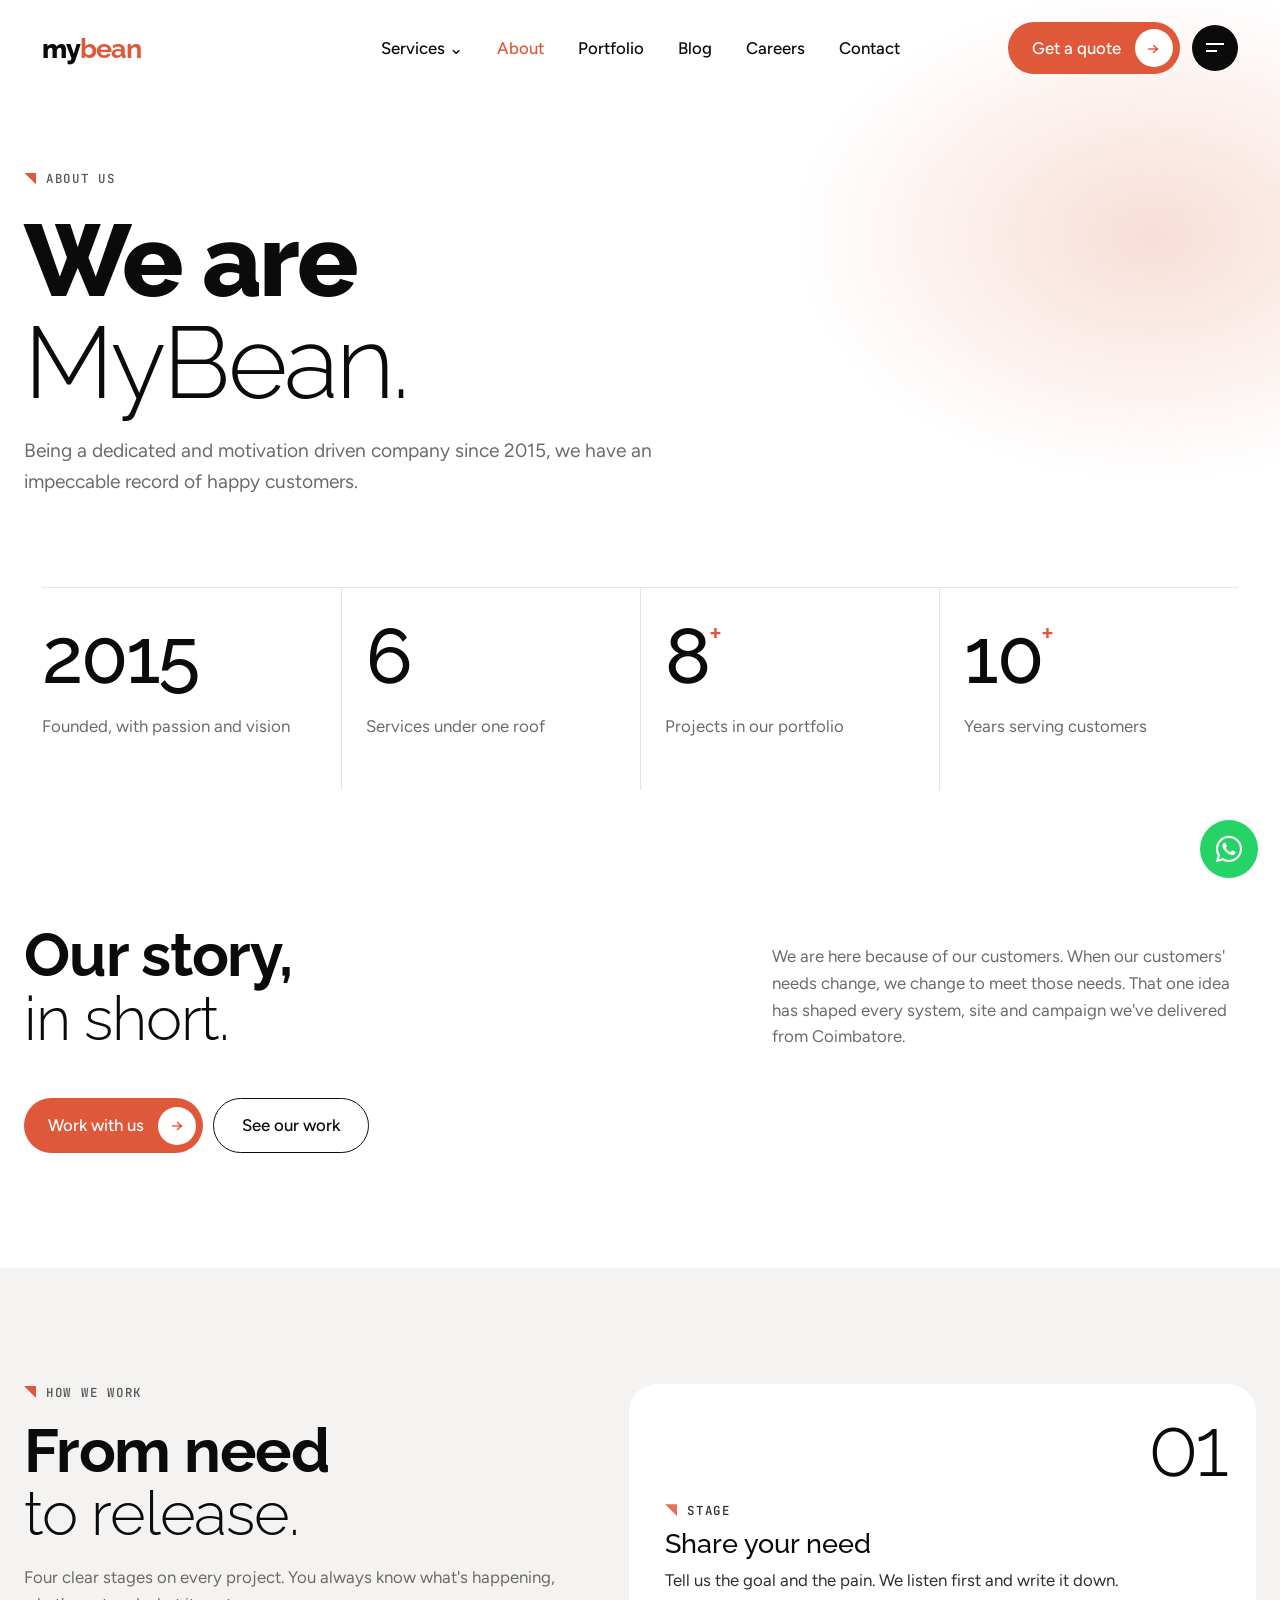
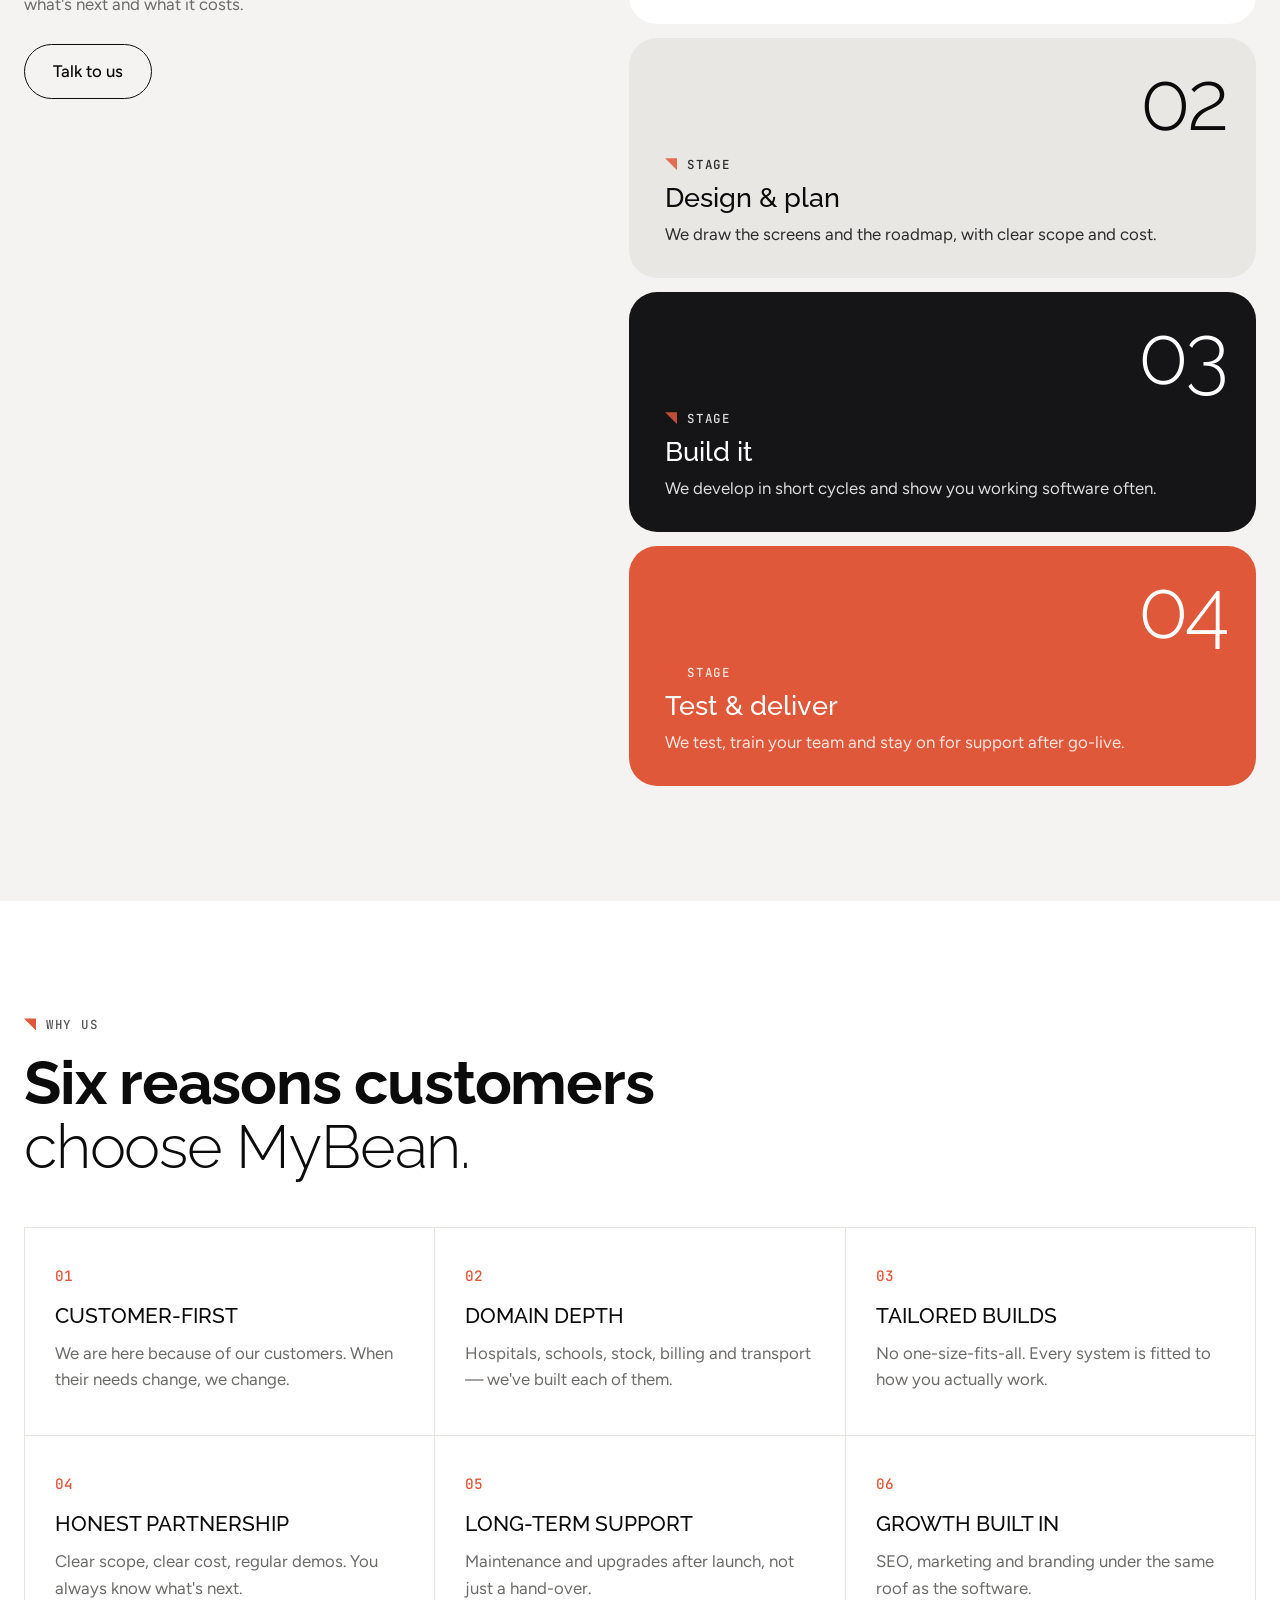
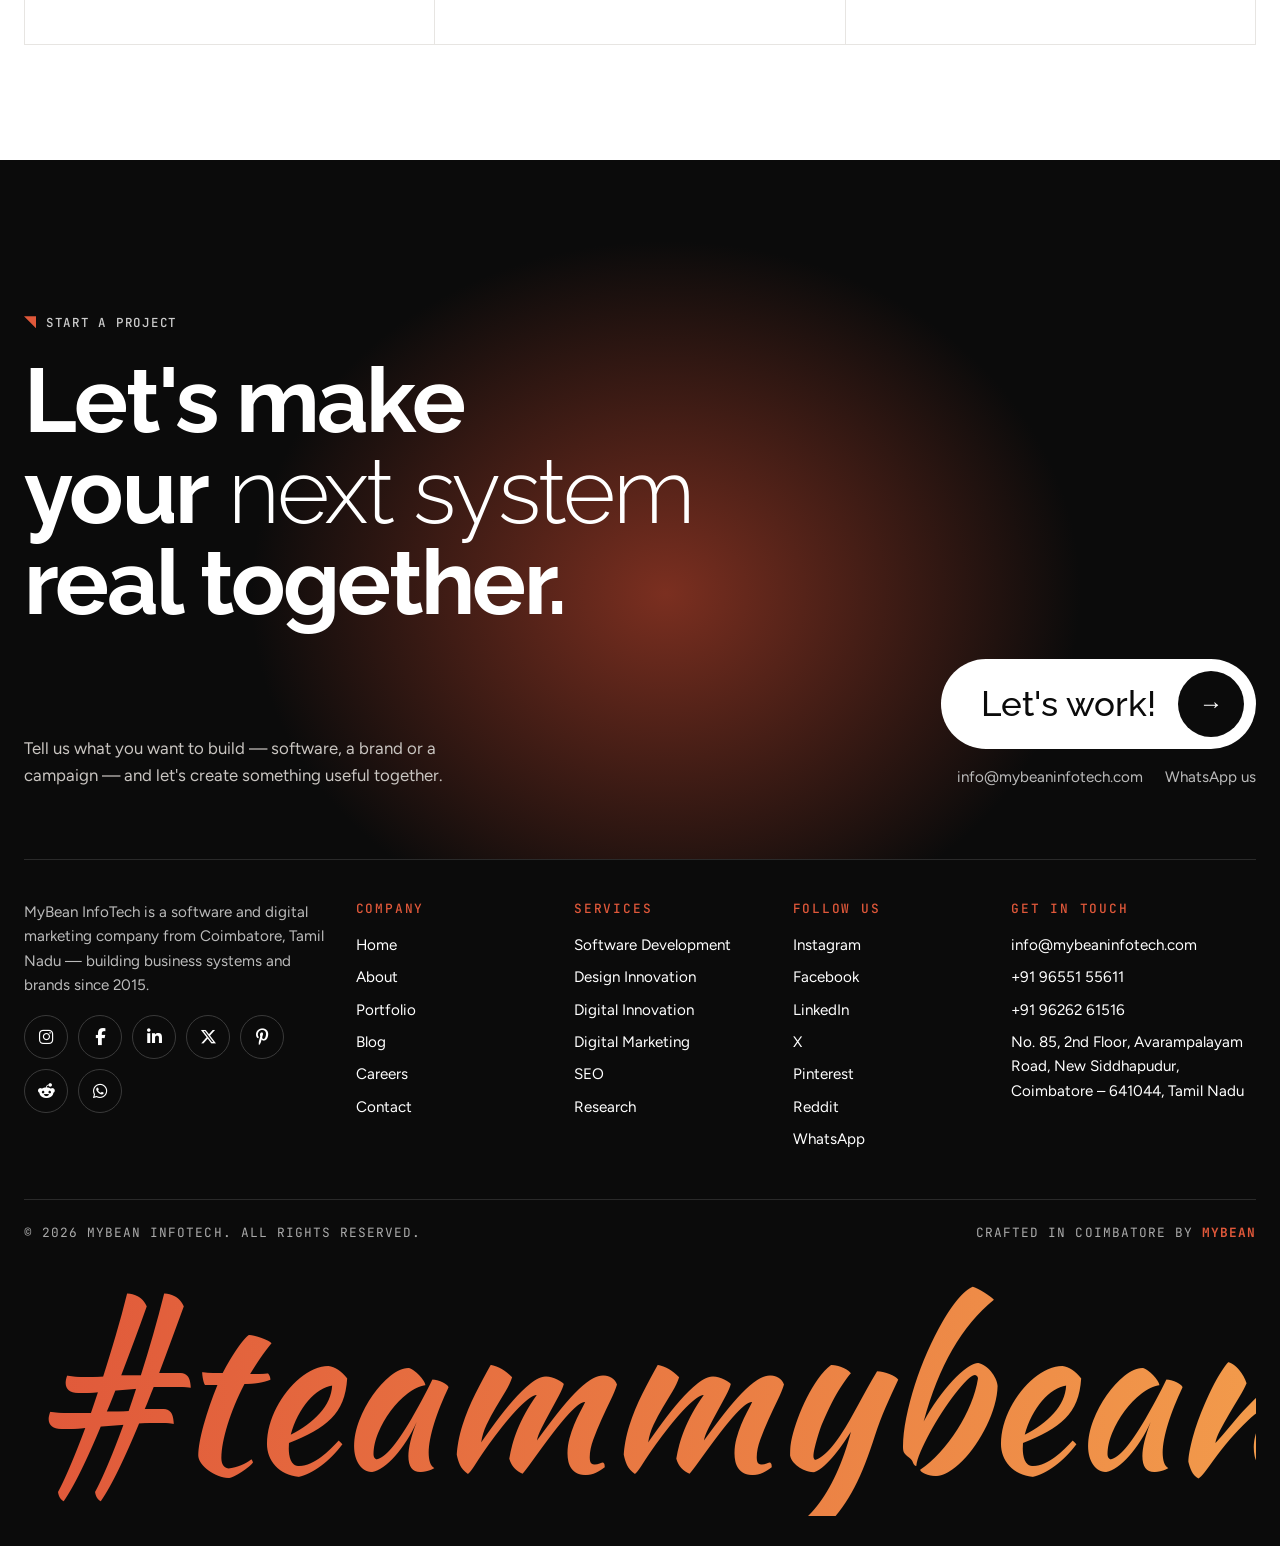
==== about.html @ f159ab56 "feat: multi-page MyBean InfoTech website in Incrix style Pages: home, about, services, portfolio, bl" ====
<!DOCTYPE html>
<html lang="en">
<head>
<meta charset="utf-8">
<meta name="viewport" content="width=device-width, initial-scale=1">
<title>About | MyBean InfoTech</title>
<meta name="theme-color" content="#E0583A">
<link rel="preconnect" href="https://fonts.googleapis.com">
<link rel="preconnect" href="https://fonts.gstatic.com" crossorigin>
<link href="https://fonts.googleapis.com/css2?family=Figtree:wght@400;500;600&family=JetBrains+Mono:wght@400;500&family=Kaushan+Script&family=Raleway:wght@300;500;700;800&display=swap" rel="stylesheet">
<link rel="stylesheet" href="styles.css">
</head>
<body data-page="about">
<main id="app"></main>
<script src="script.js"></script>
</body>
</html>
---- styles.css ----
:root{--a:#E0583A;--ink:#0b0b0b;--g:#f4f3f1;--mu:#6c6b69;--ln:#e7e5e2;--d:'Raleway',sans-serif;--b:'Figtree',sans-serif;--m:'JetBrains Mono',monospace;--px:clamp(18px,3.3vw,86px)}
*{box-sizing:border-box;margin:0}
html{scroll-behavior:smooth;scroll-padding-top:90px}
body{font:400 1.05rem/1.6 var(--b);color:var(--ink);background:#fff;-webkit-font-smoothing:antialiased;overflow-x:hidden}
a{color:inherit;text-decoration:none}
:focus-visible{outline:2px solid var(--a);outline-offset:3px}
.bar{position:fixed;top:0;left:0;height:3px;width:100%;background:var(--ink);transform:scaleX(0);transform-origin:0;z-index:99}
.mk{font:500 .78rem var(--m);letter-spacing:.14em;text-transform:uppercase;color:#555;display:flex;gap:10px;align-items:center}
.mk::before{content:"";width:12px;height:12px;background:var(--a);clip-path:polygon(0 0,100% 0,100% 100%);flex:none}
.w{max-width:1290px;margin:auto;padding-inline:clamp(18px,4vw,24px)}
.sec{padding:clamp(70px,9vw,130px) 0}
.mu{color:var(--mu)}.a{color:var(--a)}
.hd{display:flex;justify-content:space-between;align-items:flex-end;gap:40px;flex-wrap:wrap;margin:18px 0 48px}
.hd p{max-width:44ch;color:var(--mu)}
.h2{font:300 clamp(2.1rem,4.8vw,3.8rem)/1.05 var(--d);letter-spacing:-.02em}.h2 b{font-weight:700}
.pill{display:inline-flex;align-items:center;gap:14px;background:var(--a);color:#fff;border-radius:999px;padding:7px 7px 7px 24px;font-weight:500;transition:transform .2s,box-shadow .2s}
.pill:hover{transform:translateY(-2px);box-shadow:0 12px 28px -12px var(--a)}
.pill i{width:38px;height:38px;border-radius:50%;background:#fff;color:var(--a);display:grid;place-items:center;font-style:normal}
.pill.ol{background:transparent;color:var(--ink);border:1px solid var(--ink);padding:13px 28px}
.nav{position:fixed;top:0;left:0;right:0;z-index:50;padding:16px var(--px);transition:padding .3s}
.nav-in{position:relative;display:flex;align-items:center;margin:auto;max-width:2200px;border-radius:999px;transition:all .35s;padding:6px 0}
.nav.stk{padding-top:12px}
.nav.stk .nav-in{max-width:1290px;background:rgba(255,255,255,.93);backdrop-filter:blur(14px);box-shadow:0 14px 40px -14px rgba(0,0,0,.28);padding:8px 8px 8px 26px}
.logo{font:800 1.7rem var(--d);letter-spacing:-.04em}.logo b{color:var(--a)}
.links{position:absolute;left:50%;transform:translateX(-50%);display:flex;gap:34px;font-weight:500}
.links a:hover{color:var(--a)}
.dd{position:relative}.dd-menu{position:absolute;top:100%;left:-20px;width:360px;padding:10px;margin-top:16px;background:#fff;border-radius:22px;box-shadow:0 24px 60px -20px rgba(0,0,0,.35);display:none}
.dd::after{content:"";position:absolute;left:0;right:0;top:100%;height:18px}
.dd:hover .dd-menu,.dd:focus-within .dd-menu{display:block}
.dd-menu a{display:block;padding:12px 16px;border-radius:14px}.dd-menu a:hover{background:var(--g);color:var(--ink)}
.dd-menu small{display:block;color:var(--mu);font-size:.85rem}
.rt{margin-left:auto;display:flex;gap:12px;align-items:center}
.burger{width:46px;height:46px;border-radius:50%;background:var(--ink);border:0;position:relative;cursor:pointer}
.burger span{position:absolute;left:14px;height:2px;background:#fff;transition:.25s}
.burger span:first-child{top:18px;width:18px}.burger span:last-child{top:25px;width:11px}
.burger[aria-expanded=true] span{width:18px;top:22px}.burger[aria-expanded=true] span:first-child{transform:rotate(45deg)}.burger[aria-expanded=true] span:last-child{transform:rotate(-45deg)}
.menu{position:fixed;inset:0;z-index:40;background:var(--ink);padding:120px var(--px) 40px;display:flex;flex-direction:column;justify-content:center;transform:translateY(-100%);transition:transform .5s cubic-bezier(.7,0,.2,1);visibility:hidden;color:#fff}
.menu.open{transform:none;visibility:visible}
.menu a{font:700 clamp(2.4rem,8vw,5rem) var(--d);display:flex;justify-content:space-between;align-items:center;border-bottom:1px solid #2a2a2a;padding:6px 0}
.menu a:hover{color:var(--a)}.menu i{font:400 1rem var(--m);color:#888}.menu p{margin-top:26px;color:#aaa}
.hero{position:relative;min-height:100svh;padding:150px var(--px) 60px;display:flex;flex-direction:column;overflow:hidden;background:radial-gradient(38% 34% at 86% 92%,#f8ded7,transparent 72%)}
.wave{position:absolute;left:0;top:90px;width:100%;height:78%;pointer-events:none}
.wave path{stroke-dasharray:1;stroke-dashoffset:1;animation:dr 2.6s .2s ease forwards}
@keyframes dr{to{stroke-dashoffset:0}}
.meta{display:flex;justify-content:space-between;gap:20px;margin-top:7vh;position:relative}
.hero h1{font:800 clamp(2.5rem,8.6vw,9.6rem)/1.04 var(--d);letter-spacing:-.025em;margin-top:4vh;display:flex;flex-direction:column;position:relative}
.hero h1 i{font-style:normal}.hero h1 .l{font-weight:300}.hero h1 .r{align-self:flex-end}
.hero-b{margin-top:auto;padding-top:48px;display:flex;justify-content:space-between;align-items:flex-end;gap:28px;flex-wrap:wrap;position:relative}
.lead{max-width:52ch;color:var(--mu);font-size:1.25rem}.lead strong{color:var(--ink);font-weight:600}
.cta-row{display:flex;gap:10px;flex-wrap:wrap}
.stats{display:grid;grid-template-columns:repeat(4,1fr);margin:0 var(--px);border-top:1px solid var(--ln)}
.stats>div{padding:30px 24px 50px;border-left:1px solid var(--ln)}.stats>div:first-child{border:0;padding-left:0}
.stats dt{font:500 clamp(3rem,6vw,5.4rem)/1 var(--d);letter-spacing:-.03em}.stats sup{color:var(--a);font-size:.4em;vertical-align:top;font-weight:500}
.stats dd{color:var(--mu);margin-top:18px}
.trust{border-block:1px solid var(--ln);padding:44px 0 36px;overflow:hidden}
.trust .top{display:flex;justify-content:space-between;gap:20px;flex-wrap:wrap;margin:0 var(--px) 22px;color:var(--mu)}
#trust{mask:linear-gradient(90deg,transparent,#000 10%,#000 90%,transparent)}
.tr{display:flex;gap:70px;width:max-content;animation:sl 38s linear infinite}
@keyframes sl{to{transform:translateX(-50%)}}
.trust span.t{font:500 clamp(1.6rem,3vw,2.6rem) var(--d);color:#8c8b89;white-space:nowrap}
.bento{display:grid;grid-template-columns:repeat(12,1fr);gap:14px}
.s3{grid-column:span 3}.s4{grid-column:span 4}.s5{grid-column:span 5}.s7{grid-column:span 7}.s8{grid-column:span 8}.s12{grid-column:span 12}.rs2{grid-row:span 2}
.c{position:relative;border-radius:28px;padding:30px;min-height:300px;color:#fff;display:flex;flex-direction:column;justify-content:flex-end;overflow:hidden;transition:transform .3s}
a.c:hover{transform:translateY(-4px)}
.c.s8{min-height:480px}.c.s12{min-height:230px}
.n{position:absolute;top:28px;left:30px;font:400 .82rem var(--m);letter-spacing:.14em;text-transform:uppercase;opacity:.85;display:flex;gap:8px;align-items:center}
.go{position:absolute;top:22px;right:22px;width:48px;height:48px;border-radius:50%;background:#fff;color:var(--ink);display:grid;place-items:center}
.tags{display:flex;flex-wrap:wrap;gap:8px;margin-bottom:14px}.tags span{background:rgba(255,255,255,.22);border-radius:999px;padding:5px 14px;font-size:.9rem}
.c h3{font:500 clamp(1.9rem,3.4vw,3rem)/1 var(--d);letter-spacing:-.02em}.c p{opacity:.92;margin-top:8px;max-width:42ch}
.g1{background:linear-gradient(135deg,#e0583a,#e8689f)}.g2{background:linear-gradient(160deg,#e0583a,#f08a4b)}.g3{background:linear-gradient(135deg,#5b2fd0,#d0503d)}
.g4{background:linear-gradient(135deg,#2f7bff,#55a4ff)}.g5{background:linear-gradient(135deg,#e8693a,#f2a73c)}.g6{background:linear-gradient(135deg,#2b5c57,#4a9a8c)}
.k{background:var(--ink)}.k::after{content:"";position:absolute;right:-60px;top:90px;width:68%;height:40%;border:1px solid #6a2a1c;border-radius:18px;transform:rotate(-8deg);background:linear-gradient(#ffffff0d 1px,transparent 1px) 0 0/28px 28px,linear-gradient(90deg,#ffffff0d 1px,transparent 1px) 0 0/28px 28px,#141414}
.k ul{list-style:none;padding:0;margin:14px 0 22px;position:relative;z-index:1;display:grid;gap:6px;font-size:.95rem}
.k li::before{content:"";display:inline-block;width:9px;height:9px;background:var(--a);clip-path:polygon(0 0,100% 0,100% 100%);margin-right:10px}
.k .pill{background:#fff;color:var(--ink);align-self:flex-start;position:relative;z-index:1}.k .pill i{background:var(--ink);color:#fff}
.k h3,.k .n{position:relative;z-index:1}
.lt{background:#efeeeb;color:var(--ink)}.lt .n{color:#555}
.sm{background:#fff;border:1px solid var(--ln);color:var(--ink);min-height:210px}.sm .n{color:#555}
.chips{display:flex;gap:10px;flex-wrap:wrap;margin-top:18px}.chips a{background:rgba(255,255,255,.16);border-radius:999px;padding:8px 18px}.chips a:hover{background:#fff;color:#1b4a44}
.pg{min-height:0;aspect-ratio:4/3;padding:22px;background:#1b1b1d}
.pg img{position:absolute;inset:0;width:100%;height:100%;object-fit:cover;object-position:top;transition:transform .6s}
.pg::before{content:"";position:absolute;inset:0;z-index:1;background:linear-gradient(to top,rgba(0,0,0,.8),transparent 60%)}
.pg:hover img{transform:scale(1.06)}.pg .n,.pg .go,.pg h3{z-index:2}.pg h3{font-size:1.5rem}
#skills{padding:20px 0 0;overflow:hidden}
.mq{overflow:hidden;padding:6px 0}.mq .tr{gap:36px;animation-duration:50s}.mq.rv .tr{animation-direction:reverse}
.mq span{font:700 clamp(2.4rem,5.6vw,5rem)/1.2 var(--d);white-space:nowrap;display:flex;align-items:center;gap:36px;letter-spacing:-.02em}
.mq span:nth-child(even){font-weight:300}
.mq span::after{content:"";width:22px;height:22px;background:var(--a);clip-path:polygon(0 0,100% 0,100% 100%)}
.edge{text-align:center}.edge h2{font:700 clamp(2rem,5.2vw,4.6rem)/1.05 var(--d);text-transform:uppercase;max-width:17ch;margin:22px auto;letter-spacing:-.02em}
.edge .g{color:#d6d4d1}.edge p:last-child{max-width:62ch;margin:0 auto;color:var(--mu)}
.pr{background:var(--g)}.pr .w{display:grid;grid-template-columns:1fr 1.15fr;gap:60px}
.sticky{position:sticky;top:120px;align-self:start}
.st{display:grid;gap:14px}.st article{border-radius:28px;padding:30px 36px;position:relative;min-height:240px;display:flex;flex-direction:column;justify-content:flex-end}
.st b{position:absolute;top:14px;right:30px;font:300 5.2rem var(--d);letter-spacing:-.04em}
.st h3{font:500 1.7rem var(--d);margin:8px 0}.st p{max-width:46ch;opacity:.85}
.st article:nth-child(1){background:#fff}.st article:nth-child(2){background:#e8e7e4}.st article:nth-child(3){background:#151517;color:#fff}.st article:nth-child(4){background:var(--a);color:#fff}
.st .mk{color:inherit}
.why{display:grid;grid-template-columns:repeat(3,1fr);border-top:1px solid var(--ln);border-left:1px solid var(--ln)}
.why article{padding:34px 30px 42px;border-right:1px solid var(--ln);border-bottom:1px solid var(--ln);transition:box-shadow .3s}
.why article:hover{box-shadow:inset 0 2px 0 var(--a)}
.why i{font:500 .9rem var(--m);color:var(--a);font-style:normal}.why h3{font:500 1.3rem var(--d);text-transform:uppercase;margin:14px 0 12px}.why p{color:var(--mu)}
.mf{background:var(--ink);color:#fff;position:relative;padding:clamp(90px,12vw,170px) 0;overflow:hidden}
.mf::before{content:"";position:absolute;inset:0;background:linear-gradient(#ffffff17 1px,transparent 1px) 0 0/64px 64px,linear-gradient(90deg,#ffffff17 1px,transparent 1px) 0 0/64px 64px;mask:radial-gradient(ellipse at 50% 55%,#000 15%,transparent 75%)}
.mf .w{position:relative}.mf .mk{color:#bbb}
.mf h2{font:700 clamp(2rem,5vw,4.4rem)/1.06 var(--d);text-transform:uppercase;max-width:17ch;margin-top:30px;letter-spacing:-.02em}
.mf .l{font-weight:300}
.pc{background:var(--g);border-radius:40px;padding:clamp(28px,5vw,64px);display:grid;grid-template-columns:1.1fr 1fr;gap:40px;align-items:center}
.yr{font:300 clamp(5rem,15vw,13rem)/.9 var(--d);color:transparent;-webkit-text-stroke:2px var(--a);text-align:center;letter-spacing:-.04em}
.so{display:grid;grid-template-columns:repeat(3,1fr);gap:14px}
.so>div{background:var(--g);border-radius:28px;padding:28px;display:flex;flex-direction:column;gap:12px;min-height:340px}
.so .hn{font:400 .9rem var(--m);color:#555}.so h3{font:500 1.9rem var(--d);letter-spacing:-.02em}.so p{color:var(--mu)}
.so .tg{display:flex;gap:8px;flex-wrap:wrap}.so .tg span{border:1px solid #cfcdca;border-radius:999px;padding:3px 14px;font-size:.88rem}
.so .fl{margin-top:auto;align-self:flex-end;background:var(--ink);color:#fff;border-radius:999px;padding:11px 22px;font-weight:500}
.fq{display:grid;grid-template-columns:1fr 1.5fr;gap:60px}
.fq details{border-top:1px solid var(--ln);padding:22px 0}.fq details:last-child{border-bottom:1px solid var(--ln)}
.fq summary{display:flex;align-items:center;gap:22px;cursor:pointer;list-style:none;font:500 1.3rem var(--d)}
.fq summary::-webkit-details-marker{display:none}.fq summary i{font:400 .85rem var(--m);color:#777;font-style:normal}
.pm{margin-left:auto;width:38px;height:38px;border:1px solid var(--ln);border-radius:50%;display:grid;place-items:center;transition:transform .25s;flex:none}
details[open] .pm{transform:rotate(45deg)}.fq p{margin:14px 0 0 50px;color:var(--mu);max-width:58ch}
.cta{background:radial-gradient(45% 70% at 52% 62%,#7b2f20,var(--ink) 72%);color:#fff;padding:clamp(90px,12vw,160px) 0 70px}
.cta h2{font:300 clamp(2.6rem,7vw,6.2rem)/1.02 var(--d);margin:24px 0 30px;letter-spacing:-.03em}.cta h2 b{font-weight:700}
.cta-b{display:flex;justify-content:space-between;align-items:flex-end;gap:40px;flex-wrap:wrap}.cta-b>p{max-width:44ch;color:#c9c5c1}
.big{display:inline-flex;align-items:center;gap:22px;background:#fff;color:var(--ink);border-radius:999px;padding:12px 12px 12px 40px;font:500 clamp(1.5rem,3vw,2.2rem) var(--d)}
.big i{width:66px;height:66px;background:var(--ink);color:#fff;border-radius:50%;display:grid;place-items:center;font-style:normal;font-size:1.5rem}
.sm2{display:flex;gap:22px;justify-content:flex-end;margin-top:16px;color:#bbb;font-size:.95rem}
.ft{background:var(--ink);color:#fff;padding-bottom:30px}
.fg{display:grid;grid-template-columns:1.6fr 1fr 1fr 1fr 1.3fr;gap:30px;padding-top:40px;border-top:1px solid #2a2a2a;color:#bbb;font-size:.95rem}
.fg h4{font:500 .8rem var(--m);letter-spacing:.14em;text-transform:uppercase;color:var(--a);margin-bottom:16px}
.fg a{display:block;margin-bottom:8px;color:#fff}.fg a:hover{color:var(--a)}
.copy{display:flex;justify-content:space-between;flex-wrap:wrap;gap:10px;margin-top:40px;padding-top:24px;border-top:1px solid #2a2a2a;font:400 .8rem var(--m);letter-spacing:.08em;text-transform:uppercase;color:#aaa}.copy b{color:var(--a)}
.sc{font:400 clamp(4rem,17vw,15rem)/1.15 'Kaushan Script',cursive;text-align:center;background:linear-gradient(90deg,#e0583a,#f29a4b);-webkit-background-clip:text;background-clip:text;color:transparent;margin-top:24px;user-select:none}
@media(max-width:900px){
 .links,.rt .pill{display:none}.rt{margin-left:auto}.nav.stk .nav-in{padding-left:20px}
 .stats{grid-template-columns:1fr 1fr}.stats>div:nth-child(3){border-left:0;padding-left:0}
 .s3{grid-column:span 6}.s4,.s5,.s7,.s8{grid-column:span 12}.c.s8{min-height:380px}.rs2{grid-row:auto}
 .pr .w,.pc,.fq,.so{grid-template-columns:1fr}.sticky{position:static}
 .why{grid-template-columns:1fr}.fg{grid-template-columns:1fr 1fr}.meta{flex-direction:column;gap:8px}
}
@media(max-width:560px){.s3{grid-column:span 12}}
@media(prefers-reduced-motion:reduce){*{animation:none!important;transition:none!important}.wave path{stroke-dashoffset:0}}
/* ===== v3: pages, animation, social, menu ===== */
body{animation:fi .6s ease both}@keyframes fi{from{opacity:0}}
body.out{opacity:0;transition:opacity .25s}
.rv{opacity:0;transform:translateY(34px);transition:opacity .8s,transform .8s cubic-bezier(.2,.8,.2,1)}
.rv.in{opacity:1;transform:none}
.hero h1>span{display:block;overflow:hidden;padding-bottom:.06em}
.hero h1 i{display:inline-block;animation:up 1s cubic-bezier(.2,.8,.2,1) both}
.hero h1>span:first-child i:nth-child(2){animation-delay:.12s}
.hero h1>span:last-child i:first-child{animation-delay:.24s}.hero h1>span:last-child i:last-child{animation-delay:.36s}
@keyframes up{from{transform:translateY(105%)}}
.mq.rv2 .tr{animation-direction:reverse}
.ph{padding:170px 0 clamp(50px,7vw,90px);background:radial-gradient(40% 60% at 90% 40%,#f8ded7,transparent 70%)}
.ph h1{font:300 clamp(2.8rem,8vw,7.5rem)/1 var(--d);letter-spacing:-.03em;margin:22px 0}.ph h1 b{font-weight:800}
.ph .mu{max-width:56ch;font-size:1.2rem}
.links a.on{color:var(--a)}
.ic{width:44px;height:44px;border-radius:50%;border:1px solid #3a3a3a;display:inline-grid;place-items:center;color:#fff;transition:.25s}
.ic:hover{background:var(--a);border-color:var(--a);transform:translateY(-3px);color:#fff}
.ics{display:flex;gap:10px;flex-wrap:wrap}
.fg .ic{display:inline-grid;margin:0}
.fwa{position:fixed;right:22px;bottom:22px;z-index:60;width:58px;height:58px;border-radius:50%;background:#25D366;color:#fff;display:grid;place-items:center;font-size:30px;animation:pl 2.4s infinite}
@keyframes pl{0%{box-shadow:0 0 0 0 rgba(37,211,102,.55)}70%,100%{box-shadow:0 0 0 18px rgba(37,211,102,0)}}
.menu{display:grid;grid-template-columns:1.3fr 1fr;gap:60px;align-content:center;overflow:auto}
.mi h4{font:500 .8rem var(--m);letter-spacing:.14em;text-transform:uppercase;color:var(--a);margin:24px 0 10px}.mi h4:first-child{margin-top:0}
.mi a{font:400 1.05rem var(--b);border:0;padding:0;display:block;margin-bottom:6px}
.mi .ic{display:inline-grid;margin:0;font-size:1rem}.mi p{margin:0;color:#bbb}
.form{display:grid;grid-template-columns:1fr 1fr;gap:18px;align-content:start}.form label{display:grid;gap:6px;font-size:.9rem;color:var(--mu)}.form .full{grid-column:1/-1}
.form input,.form select,.form textarea{font:inherit;color:var(--ink);background:#fff;border:1px solid var(--ln);border-radius:14px;padding:14px 16px;width:100%}
.form input:focus,.form select:focus,.form textarea:focus{border-color:var(--a);outline:0}
.form .pill{grid-column:1/-1;justify-self:start;border:0;cursor:pointer;font:500 1rem var(--b)}
.note{grid-column:1/-1;color:var(--a);min-height:1.4em}
.cg{display:grid;grid-template-columns:1.3fr 1fr;gap:50px}
.ci{display:grid;gap:14px;align-content:start}.ci>div{background:var(--g);border-radius:24px;padding:24px}
.ci h4{font:500 .8rem var(--m);letter-spacing:.14em;text-transform:uppercase;color:var(--a);margin-bottom:10px}.ci a{display:block}
.ci .ics .ic{border-color:#cfcdca;color:var(--ink)}.ci .ics .ic:hover{color:#fff}
.mapw{height:420px;margin-top:20px}.mapw iframe{width:100%;height:100%;border:0;filter:grayscale(1) contrast(1.05)}
.flt{display:flex;gap:10px;margin-bottom:28px;flex-wrap:wrap}
.flt button{font:500 1rem var(--b);border:1px solid var(--ink);background:none;border-radius:999px;padding:10px 24px;cursor:pointer}.flt button.on{background:var(--ink);color:#fff}
.c[hidden]{display:none}
.rl{display:flex;align-items:center;gap:20px;justify-content:space-between;flex-wrap:wrap;padding:26px 0;border-top:1px solid var(--ln)}
.rl:last-child{border-bottom:1px solid var(--ln)}.rl h3{font:500 1.5rem var(--d)}.rl span{color:var(--mu);font-size:.95rem}
@media(max-width:900px){.menu{grid-template-columns:1fr;gap:30px;padding-top:100px}.cg,.form{grid-template-columns:1fr}.ph{padding-top:130px}}
.ics a.ic{display:inline-grid;place-items:center;width:44px;height:44px;margin:0;padding:0;border:1px solid #3a3a3a;border-radius:50%;font:400 1.05rem/1 var(--b);color:#fff}
.ics a.ic i.fa-brands{font-family:"Font Awesome 6 Brands";font-weight:400;font-style:normal;line-height:1;color:inherit;display:block}
.ci .ics a.ic{border-color:#cfcdca;color:var(--ink)}
.ics a.ic:hover{background:var(--a);border-color:var(--a);color:#fff;transform:translateY(-3px)}
.form label{align-content:start}
.form input,.form select{height:54px}
.trust span.t{display:inline-flex;align-items:center}
.trust .t i{margin-right:14px;color:var(--a);font-size:.8em}
.bglogo{position:fixed;inset:0;z-index:-1;pointer-events:none;background:url("https://mybeaninfotech.com/wp-content/uploads/2021/04/MyBean-Logo-Png.png") center/min(70vw,760px) no-repeat;opacity:.06;filter:grayscale(1);-webkit-mask:radial-gradient(circle 440px at 50% 50%,#000 45%,transparent 100%);mask:radial-gradient(circle 440px at 50% 50%,#000 45%,transparent 100%)}
.bgdeco{position:fixed;inset:0;z-index:-1;pointer-events:none;overflow:hidden;background:radial-gradient(rgba(11,11,11,.16) 1px,transparent 1.6px) 0 0/30px 30px;-webkit-mask:radial-gradient(circle 560px at 50% 50%,#000 30%,transparent 100%);mask:radial-gradient(circle 560px at 50% 50%,#000 30%,transparent 100%)}
.bgdeco i{position:absolute;left:50%;top:50%;aspect-ratio:1;border:1px dashed rgba(224,88,58,.4);border-radius:50%;transform:translate(-50%,-50%);animation:spin 60s linear infinite}
.bgdeco i:nth-child(1){width:min(86vw,900px)}
.bgdeco i:nth-child(2){width:min(62vw,640px);border-style:solid;border-color:rgba(11,11,11,.08);animation-direction:reverse}
.bgdeco i::after{content:"";position:absolute;top:-5px;left:50%;width:10px;height:10px;border-radius:50%;background:var(--a)}
@keyframes spin{to{transform:translate(-50%,-50%) rotate(360deg)}}
.fc{position:absolute;z-index:1;display:flex;gap:8px;align-items:center;font:500 .72rem var(--m);letter-spacing:.14em;text-transform:uppercase;padding:9px 16px;border:1px solid var(--ln);border-radius:999px;background:rgba(255,255,255,.75);backdrop-filter:blur(6px);animation:flt 6s ease-in-out infinite}
.fc::before{content:"";width:9px;height:9px;background:var(--a);clip-path:polygon(0 0,100% 0,100% 100%)}
@keyframes flt{50%{transform:translateY(-14px)}}
@media(max-width:900px){.fc{display:none}}
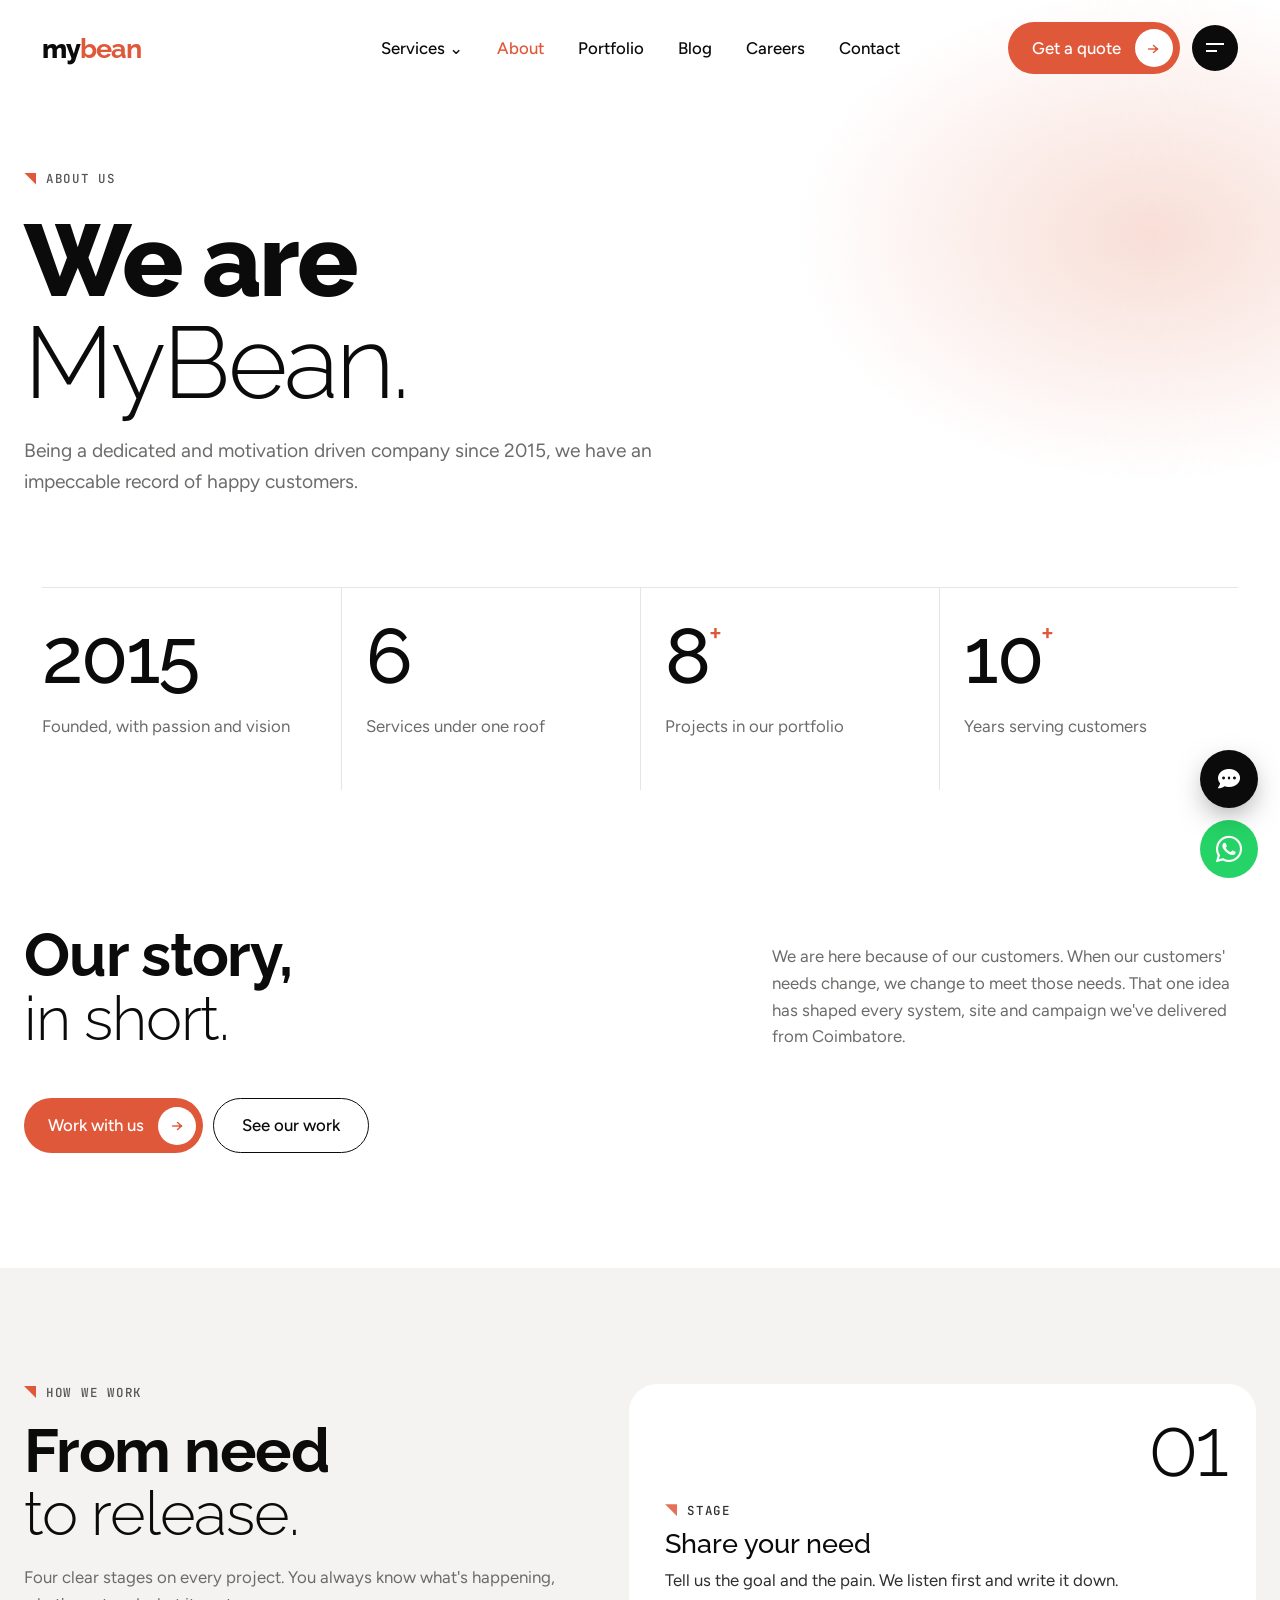
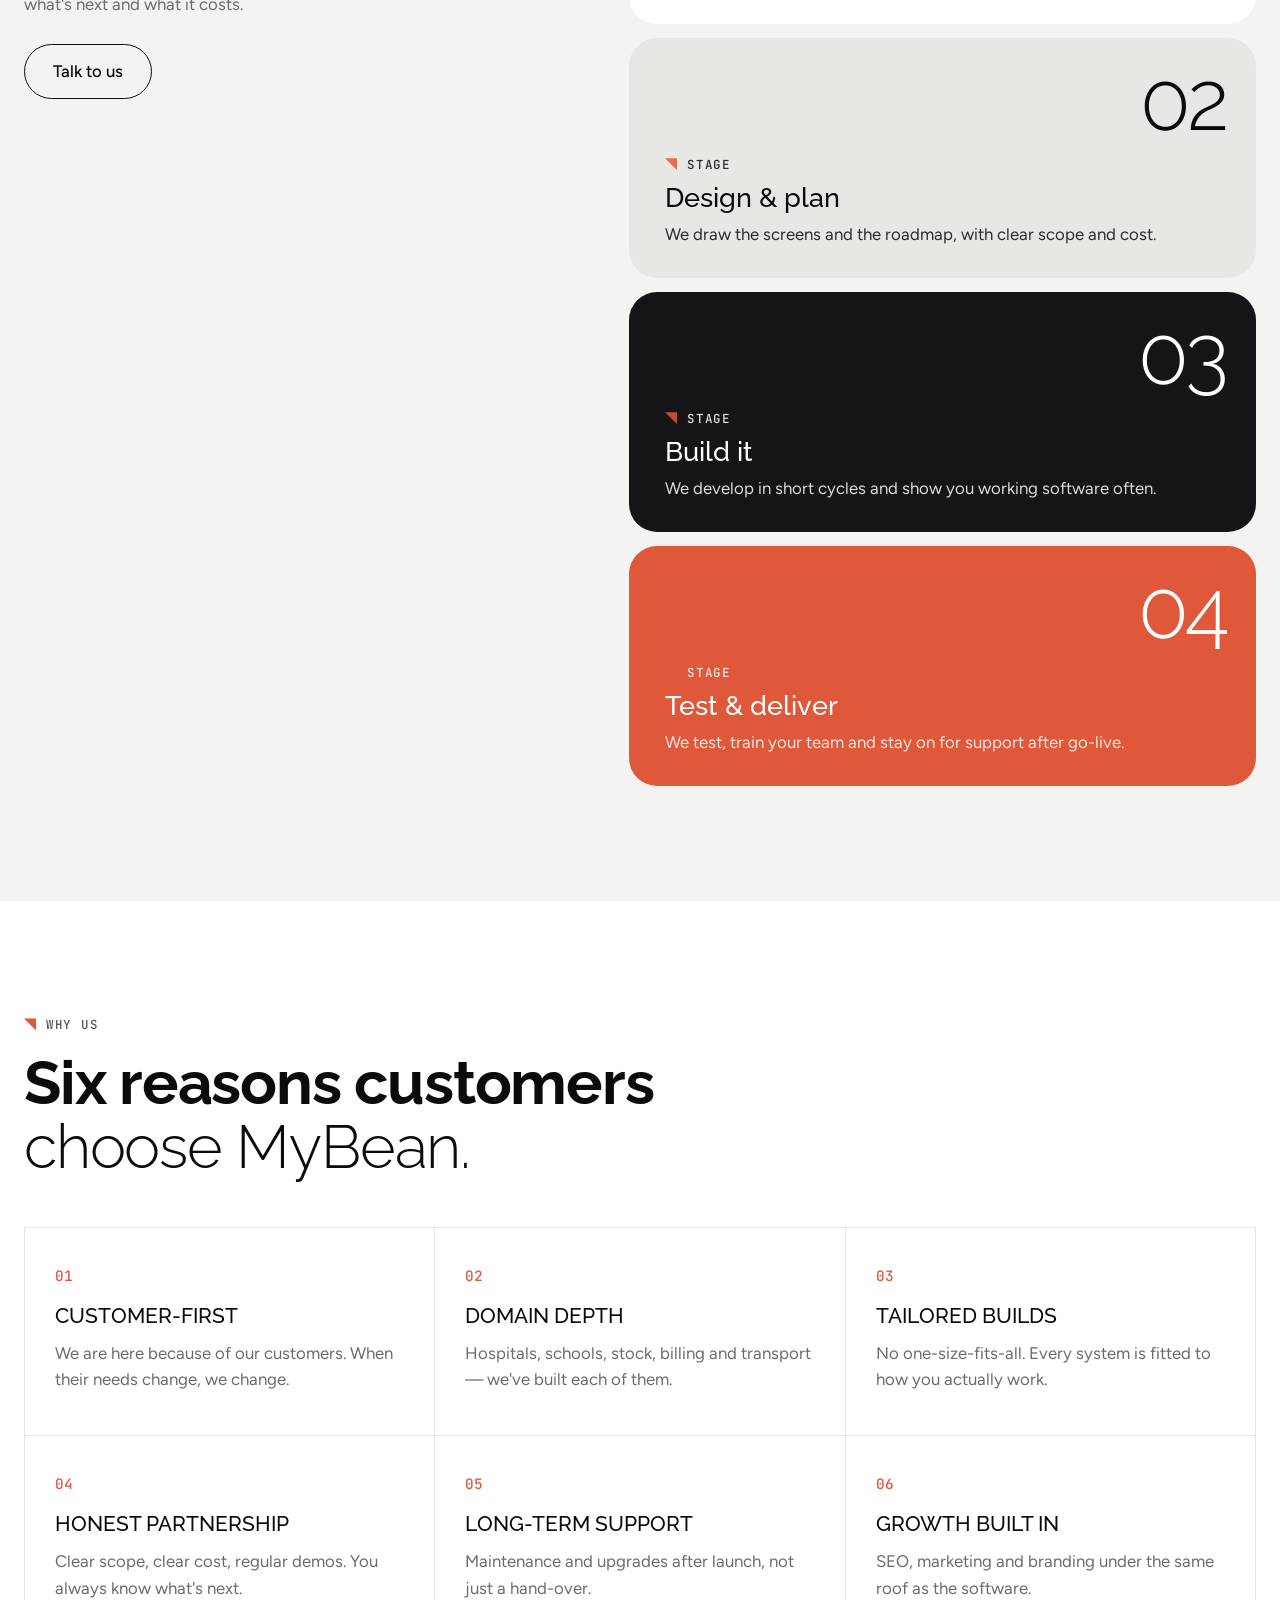
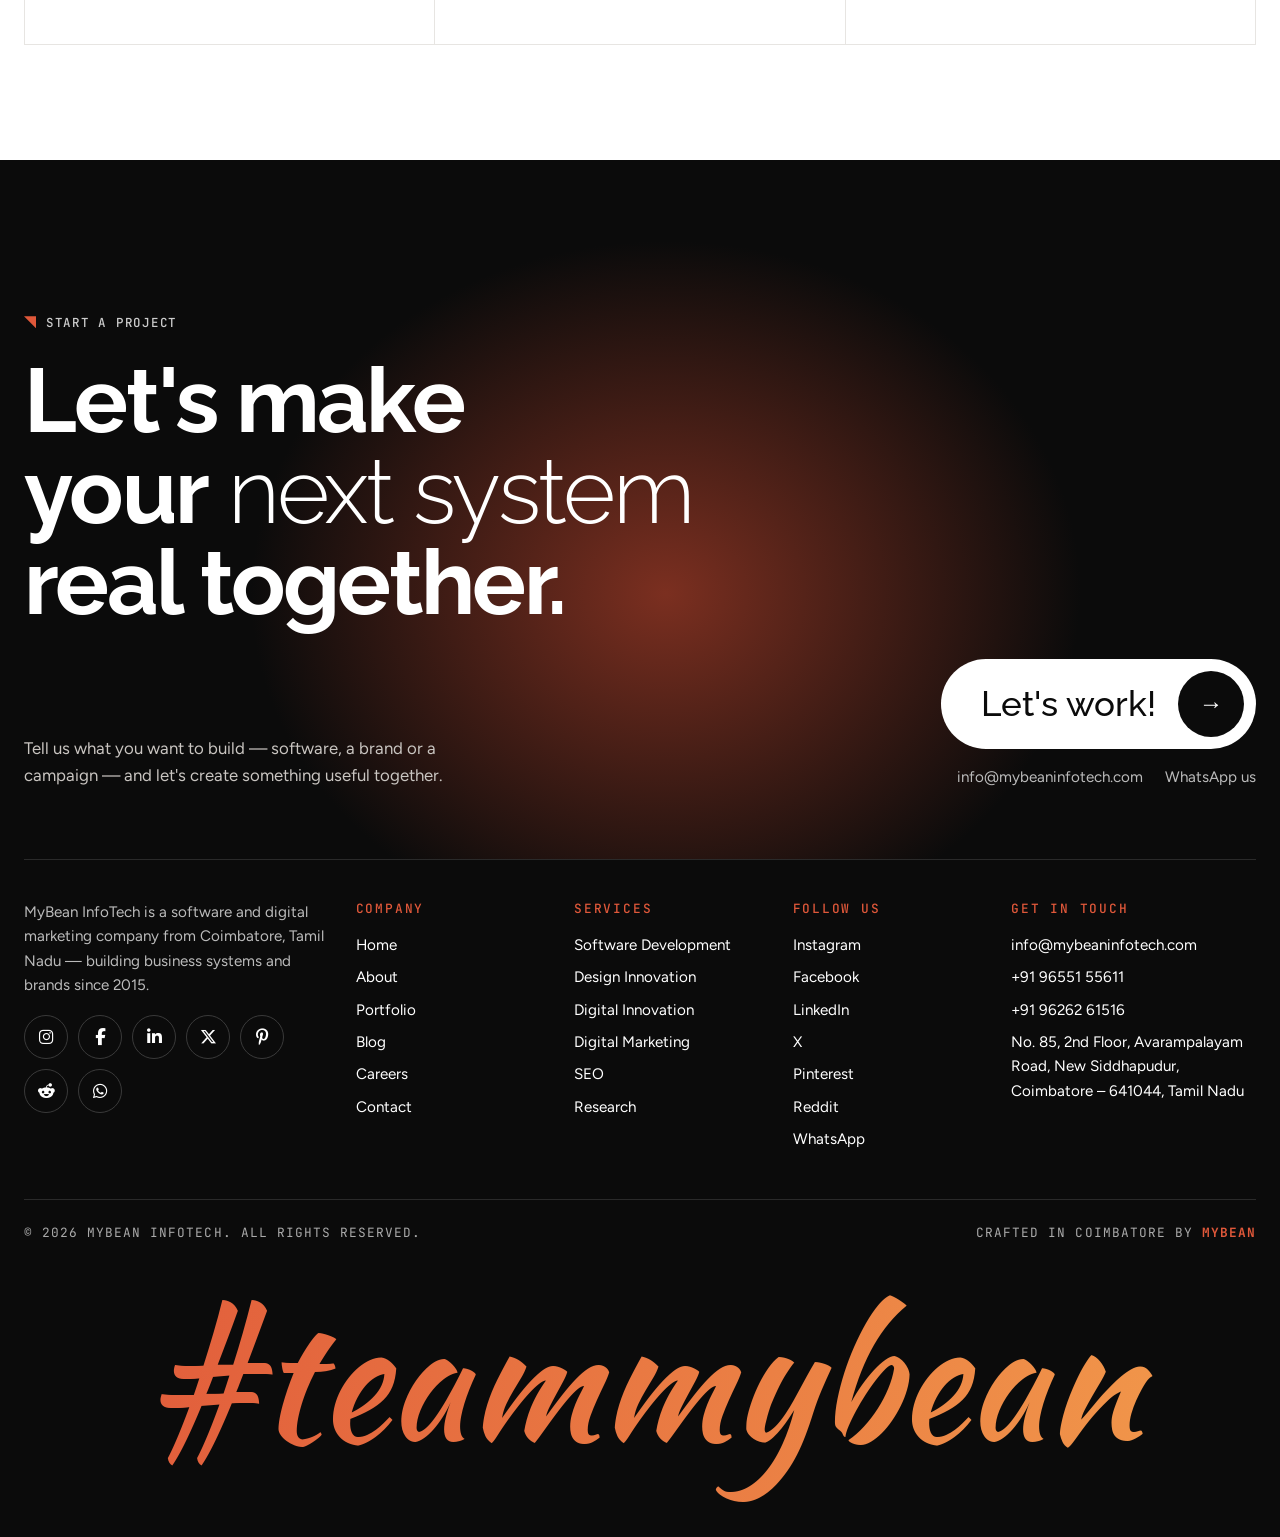
==== commit 8cf17c9f: "feat: server-side username/password admin login via Netlify Function" ====
--- a/about.html
+++ b/about.html
@@ -12,6 +12,6 @@
 </head>
 <body data-page="about">
 <main id="app"></main>
-<script src="script.js"></script>
+<script src="content.js"></script><script src="script.js"></script>
 </body>
 </html>
--- a/styles.css
+++ b/styles.css
@@ -198,3 +198,75 @@
 .fc::before{content:"";width:9px;height:9px;background:var(--a);clip-path:polygon(0 0,100% 0,100% 100%)}
 @keyframes flt{50%{transform:translateY(-14px)}}
 @media(max-width:900px){.fc{display:none}}
+@media(max-width:900px){.bento{grid-template-columns:repeat(6,1fr)}.s3,.s4{grid-column:span 3}.s8,.s12{grid-column:span 6}.c.s8{min-height:340px}}
+@media(max-width:600px){.bento{grid-template-columns:1fr}.s3,.s4,.s8,.s12{grid-column:auto}.c,.c.s8,.c.s12{min-height:240px;padding:24px}.n{left:24px}}
+
+
+footer .w{container-type:inline-size}
+.sc{font-size:14cqw;line-height:1.3;padding:0 .12em .1em;white-space:nowrap}
+/* ===== responsive v4 ===== */
+img,svg,iframe,video{max-width:100%}
+html{overflow-x:hidden}
+.fg a,.ci a,.cta-b a{overflow-wrap:anywhere}
+@media(max-width:1100px){.links{display:none}.rt{margin-left:auto}}
+@media(min-width:641px) and (max-width:900px){.rt .pill{display:inline-flex}.s4{grid-column:span 6}}
+@media(min-width:641px) and (max-width:1100px){.why{grid-template-columns:repeat(2,1fr)}}
+@media(min-width:1700px){.w,.nav.stk .nav-in{max-width:1440px}}
+@media(max-width:640px){
+ .nav{padding:12px 16px}.logo{font-size:1.5rem}
+ .hero{padding:110px 18px 40px}
+ .hero h1{font-size:clamp(2.3rem,12.5vw,4rem)}
+ .hero h1>span{display:flex;flex-wrap:wrap;gap:0 .22em}
+ .hero h1 .r{align-self:flex-start}
+ .lead{font-size:1.1rem}.hero-b{padding-top:30px}
+ .cta-row{width:100%}.cta-row .pill{flex:1 1 auto;justify-content:center}
+ .stats>div{padding:24px 14px 34px}.stats>div:nth-child(odd){border-left:0;padding-left:0}.stats>div:nth-child(n+3){border-top:1px solid var(--ln)}
+ .trust{padding:30px 0 26px}.tr{gap:40px}
+ .sec{padding:64px 0}.hd{margin:14px 0 30px;gap:16px}
+ .c{padding:22px;min-height:260px;border-radius:22px}.c.s8{min-height:340px}.c.s12{min-height:220px}.c h3{font-size:1.7rem}
+ .go{width:42px;height:42px;top:18px;right:18px}.n{top:24px;left:22px}
+ .pg{aspect-ratio:16/11}.s3{grid-column:span 12}
+ .mq span{font-size:2.2rem;gap:22px}.mq .tr{gap:22px}.mq span::after{width:14px;height:14px}
+ .edge h2{font-size:1.9rem}
+ .pr .w{gap:36px}.st article{padding:24px;min-height:200px}.st b{font-size:3.4rem;top:10px;right:20px}
+ .why{grid-template-columns:1fr}.why article{padding:26px 22px 30px}
+ .mf{padding:80px 0}
+ .pc{padding:26px;border-radius:28px}.yr{font-size:5.5rem}
+ .so>div{min-height:0}
+ .fq{gap:30px}.fq summary{font-size:1.12rem;gap:14px}.fq p{margin-left:0}
+ .cta{padding:80px 0 50px}.cta h2{font-size:2.5rem}
+ .big{padding:8px 8px 8px 26px;gap:14px;font-size:1.4rem}.big i{width:52px;height:52px}
+ .sm2{justify-content:flex-start;flex-wrap:wrap}
+ .fg{grid-template-columns:1fr}.copy{flex-direction:column}
+ .ph{padding:116px 0 40px}.ph h1{font-size:clamp(2.4rem,12vw,3.6rem)}.ph .mu{font-size:1.05rem}
+ .mapw{height:300px}.rl{flex-direction:column;align-items:flex-start}
+ .fwa{width:52px;height:52px;right:16px;bottom:16px;font-size:26px}
+ .menu{padding:90px 20px 30px;align-content:start;gap:22px}.menu .ml a{font-size:clamp(2rem,9vw,2.8rem)}
+ .bglogo{background-size:86vw}
+}
+.cb-btn{position:fixed;right:22px;bottom:92px;z-index:60;width:58px;height:58px;border-radius:50%;border:0;background:var(--ink);color:#fff;font-size:22px;cursor:pointer;display:grid;place-items:center;box-shadow:0 10px 30px -8px rgba(0,0,0,.5);transition:transform .2s,background .2s}
+.cb-btn:hover{transform:translateY(-3px);background:var(--a)}.cb-btn.on{background:var(--a)}
+.cb{position:fixed;right:22px;bottom:164px;z-index:60;width:min(380px,calc(100vw - 32px));height:min(540px,calc(100svh - 190px));background:#fff;border-radius:24px;box-shadow:0 30px 80px -20px rgba(0,0,0,.4);display:flex;flex-direction:column;overflow:hidden;animation:cbin .25s ease both}
+.cb[hidden]{display:none}
+@keyframes cbin{from{opacity:0;transform:translateY(14px) scale(.98)}}
+.cb-h{display:flex;align-items:center;gap:12px;padding:16px 18px;background:var(--ink);color:#fff}
+.cb-av{width:40px;height:40px;border-radius:50%;background:var(--a);display:grid;place-items:center;font:800 1.2rem var(--d)}
+.cb-h b{display:block;font:600 1rem var(--b)}.cb-h small{display:flex;align-items:center;gap:6px;color:#bbb;font-size:.8rem}
+.cb-h small i{width:8px;height:8px;border-radius:50%;background:#25D366}
+.cb-x{margin-left:auto;background:none;border:0;color:#fff;font-size:1.8rem;line-height:1;cursor:pointer}
+.cb-m{flex:1;overflow-y:auto;padding:16px;display:flex;flex-direction:column;gap:10px;background:var(--g)}
+.cb-b{max-width:86%;padding:11px 15px;border-radius:18px;font-size:.95rem;line-height:1.5;overflow-wrap:anywhere}
+.cb-b.b{background:#fff;border-bottom-left-radius:6px;align-self:flex-start}
+.cb-b.u{background:var(--a);color:#fff;border-bottom-right-radius:6px;align-self:flex-end}
+.cb-b a{color:var(--a);text-decoration:underline}
+.cb-t{display:inline-flex;gap:4px}.cb-t i{width:7px;height:7px;border-radius:50%;background:#aaa;animation:cbd 1s infinite}
+.cb-t i:nth-child(2){animation-delay:.15s}.cb-t i:nth-child(3){animation-delay:.3s}
+@keyframes cbd{50%{transform:translateY(-4px);background:var(--a)}}
+.cb-q{display:flex;gap:8px;flex-wrap:wrap;padding:10px 14px 4px;background:var(--g)}.cb-q:empty{display:none}
+.cb-q button{font:500 .85rem var(--b);border:1px solid var(--a);color:var(--a);background:#fff;border-radius:999px;padding:7px 14px;cursor:pointer}
+.cb-q button:hover{background:var(--a);color:#fff}
+.cb-f{display:flex;gap:8px;padding:12px;border-top:1px solid var(--ln);background:#fff}
+.cb-f input{flex:1;font:inherit;font-size:1rem;border:1px solid var(--ln);border-radius:999px;padding:11px 16px;min-width:0}
+.cb-f input:focus{outline:0;border-color:var(--a)}
+.cb-f button{width:44px;height:44px;border-radius:50%;border:0;background:var(--a);color:#fff;font-size:1.2rem;cursor:pointer}
+@media(max-width:640px){.cb-btn{width:52px;height:52px;right:16px;bottom:80px}.cb{right:12px;bottom:142px;width:calc(100vw - 24px)}}
